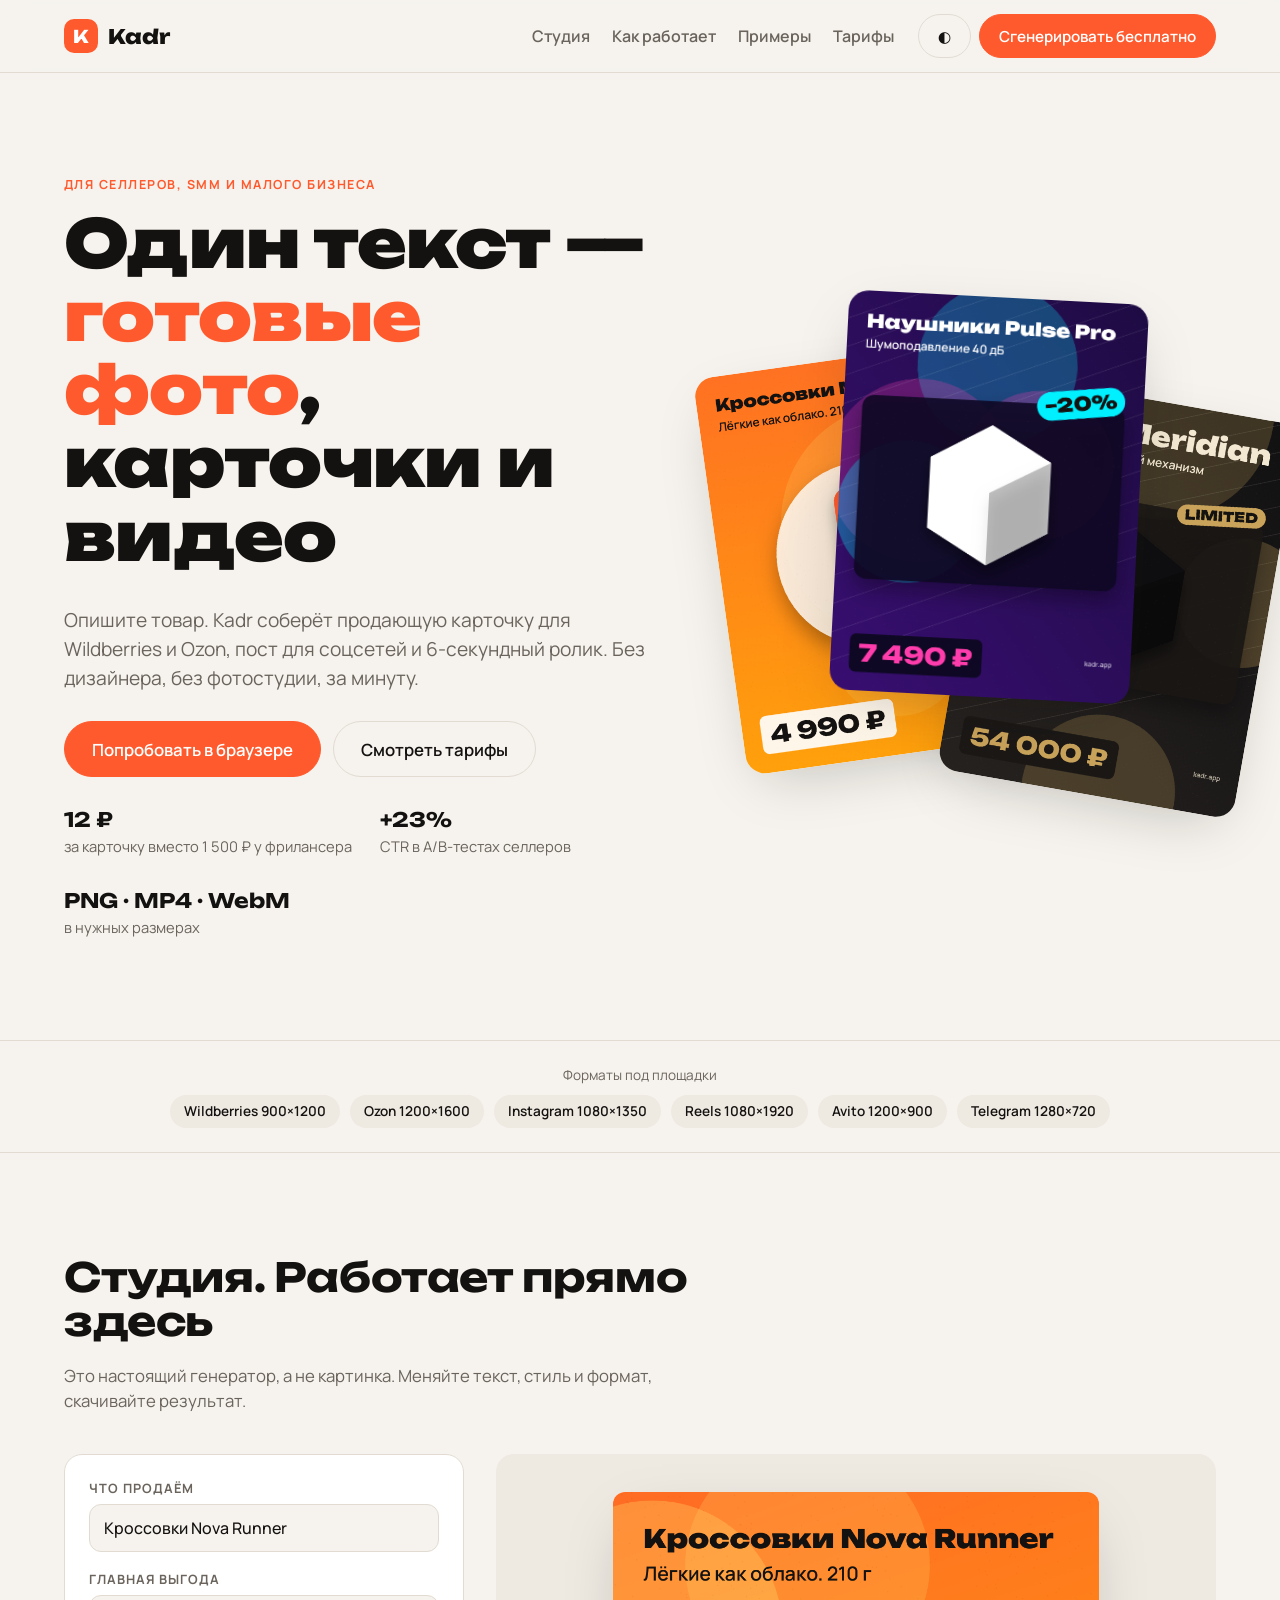
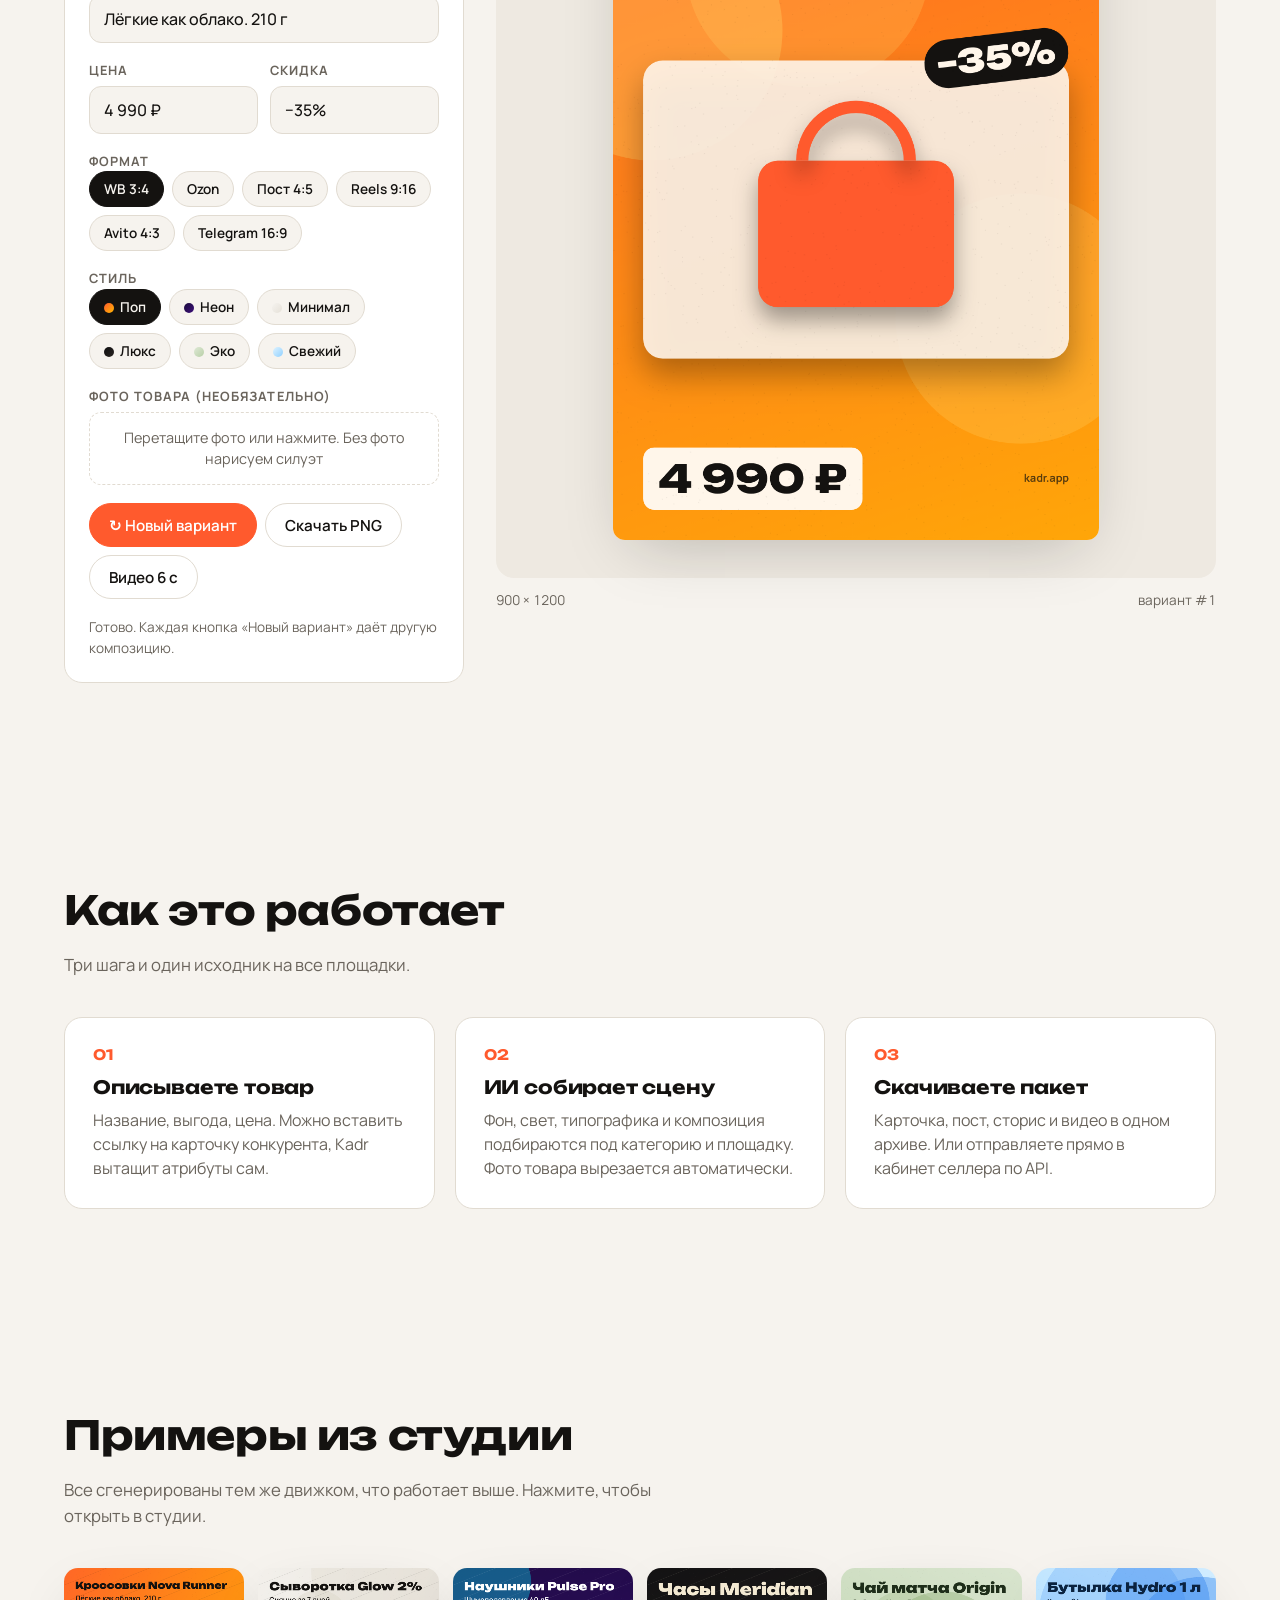
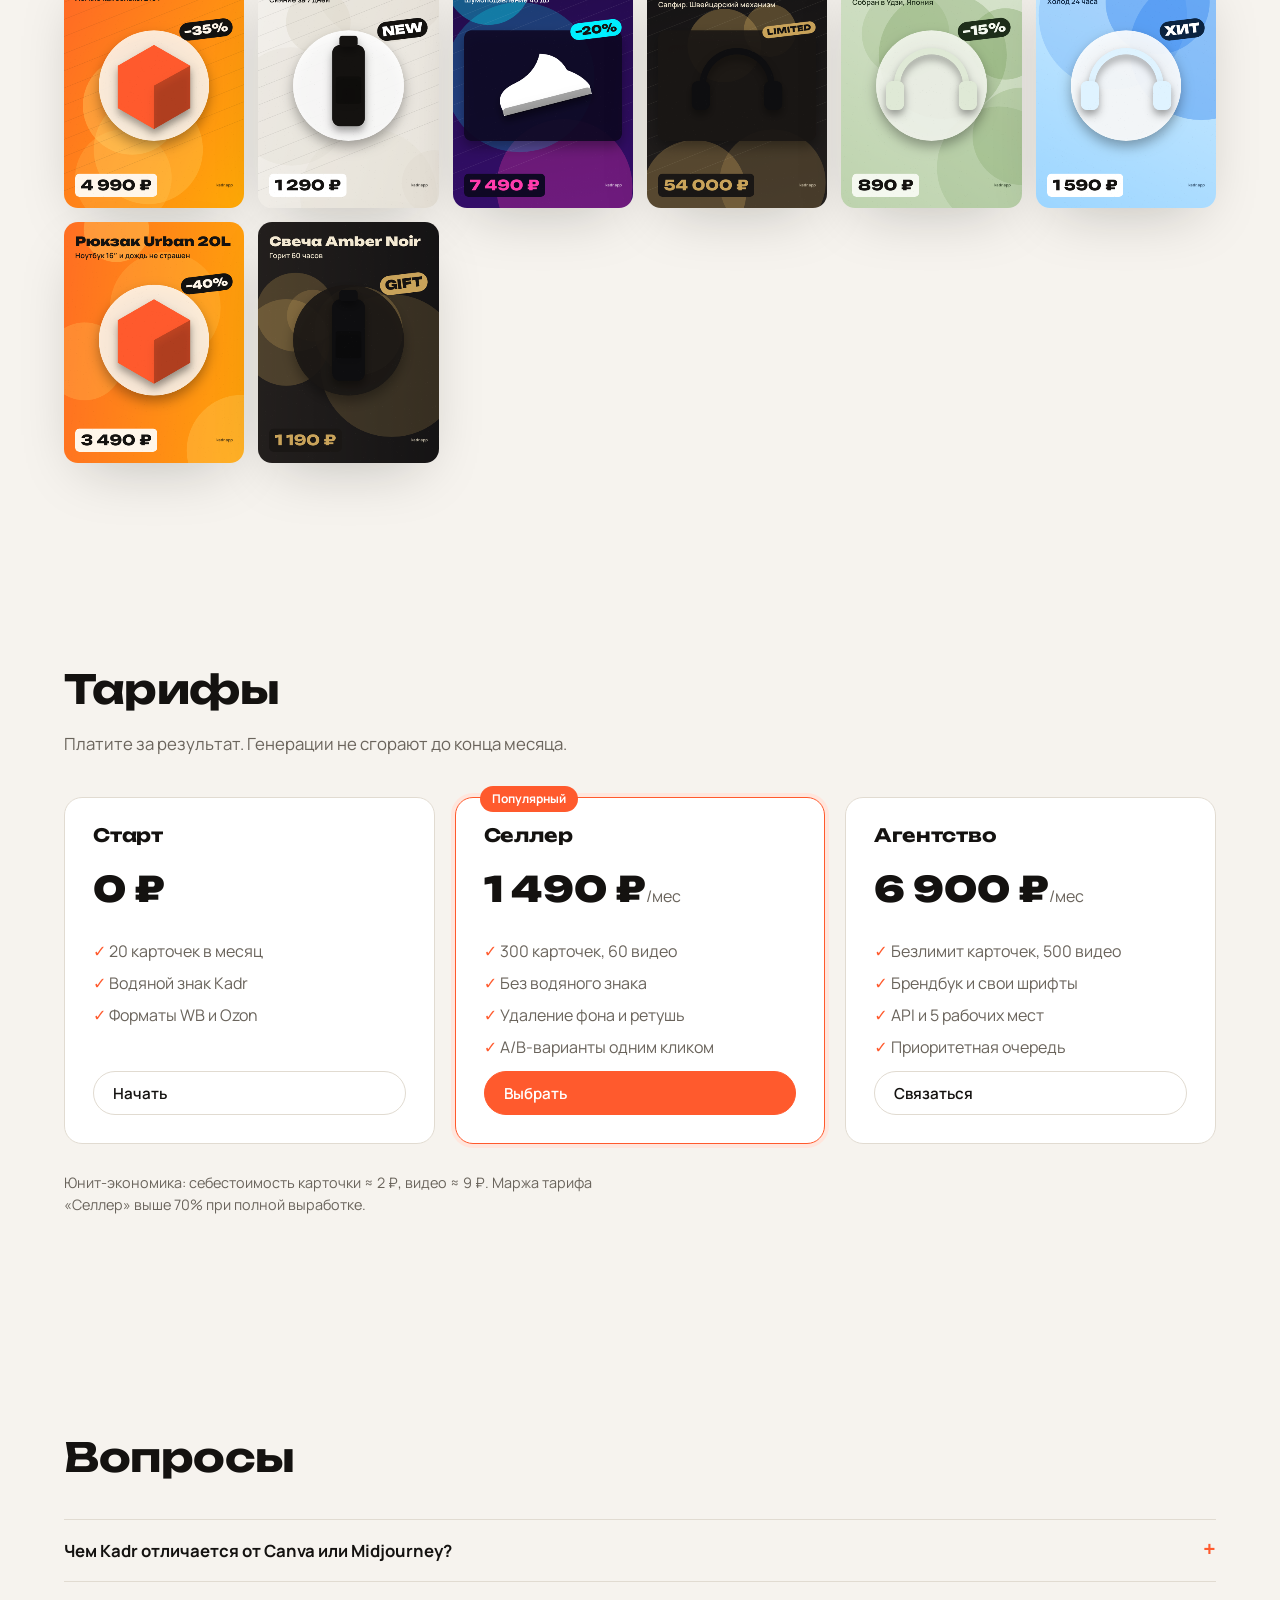
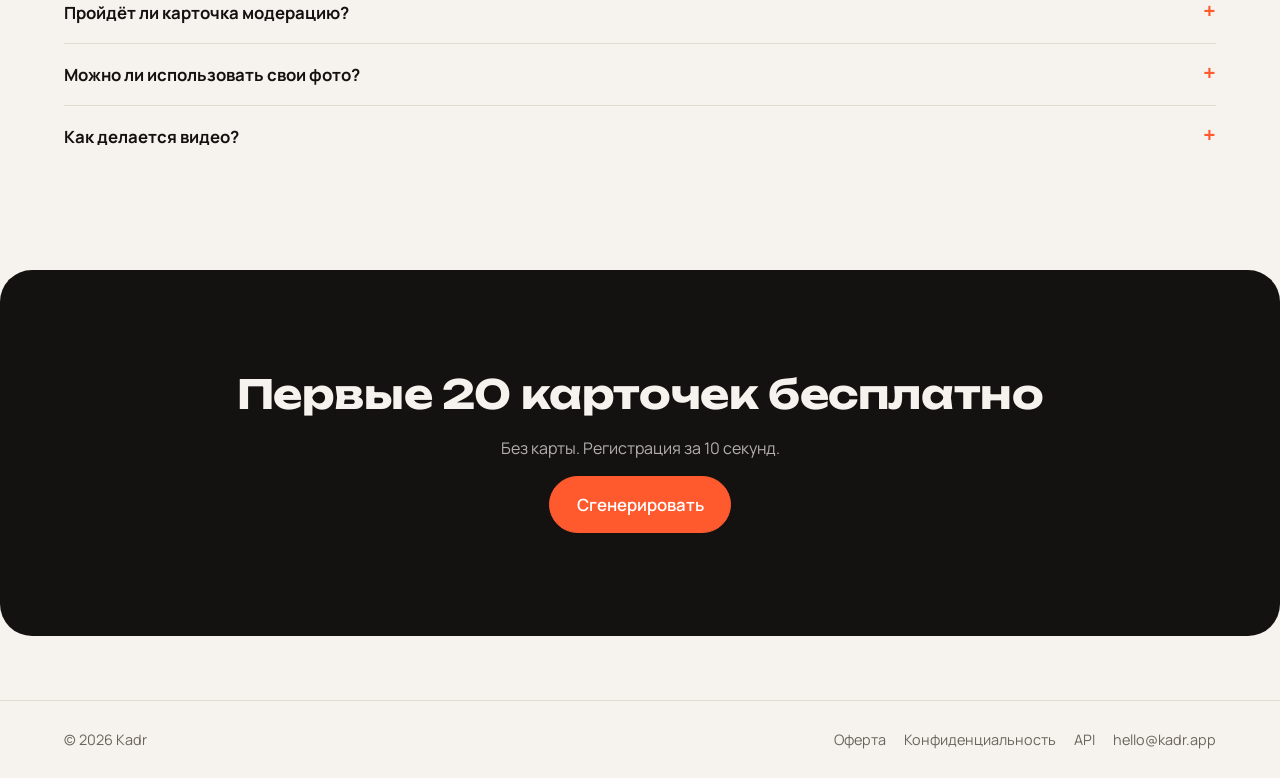
==== site/index.html @ df8b2b90 "Add Kadr: landing and in-browser generator for product cards, posts and short videos Static site in " ====
<!doctype html>
<html lang="ru">
<head>
<meta charset="utf-8">
<meta name="viewport" content="width=device-width, initial-scale=1">
<title>Kadr — фото, карточки и видео для продаж за минуту</title>
<meta name="description" content="Kadr генерирует продающие фото, карточки для маркетплейсов и короткие видео из одного описания товара. Попробуйте генератор прямо в браузере.">
<link rel="preconnect" href="https://fonts.googleapis.com">
<link href="https://fonts.googleapis.com/css2?family=Manrope:wght@400;500;600;700;800&family=Unbounded:wght@500;700;900&display=swap" rel="stylesheet">
<link rel="stylesheet" href="styles.css">
<link rel="icon" href="data:image/svg+xml,<svg xmlns='http://www.w3.org/2000/svg' viewBox='0 0 32 32'><rect width='32' height='32' rx='8' fill='%23ff5a2d'/><path d='M9 7h4v8l7-8h5l-8 9 8 9h-5l-7-8v8H9z' fill='white'/></svg>">
</head>
<body>

<header class="nav">
  <a class="logo" href="#"><span class="logo-mark">K</span>Kadr</a>
  <nav class="nav-links">
    <a href="#studio">Студия</a>
    <a href="#how">Как работает</a>
    <a href="#gallery">Примеры</a>
    <a href="#pricing">Тарифы</a>
  </nav>
  <div class="nav-cta">
    <button class="btn btn-ghost" data-theme-toggle aria-label="Переключить тему">◐</button>
    <a class="btn btn-primary" href="#studio">Сгенерировать бесплатно</a>
  </div>
</header>

<main>
<section class="hero">
  <div class="hero-copy">
    <p class="eyebrow">Для селлеров, SMM и малого бизнеса</p>
    <h1>Один текст — <span class="accent">готовые фото</span>, карточки и видео</h1>
    <p class="lead">Опишите товар. Kadr соберёт продающую карточку для Wildberries и Ozon, пост для соцсетей и 6-секундный ролик. Без дизайнера, без фотостудии, за минуту.</p>
    <div class="hero-actions">
      <a class="btn btn-primary btn-lg" href="#studio">Попробовать в браузере</a>
      <a class="btn btn-ghost btn-lg" href="#pricing">Смотреть тарифы</a>
    </div>
    <ul class="hero-proof">
      <li><strong>12 ₽</strong> за карточку вместо 1 500 ₽ у фрилансера</li>
      <li><strong>+23%</strong> CTR в A/B-тестах селлеров</li>
      <li><strong>PNG · MP4 · WebM</strong> в нужных размерах</li>
    </ul>
  </div>
  <div class="hero-visual" aria-hidden="true">
    <div class="stack">
      <canvas class="stack-card c1" width="540" height="720"></canvas>
      <canvas class="stack-card c2" width="540" height="720"></canvas>
      <canvas class="stack-card c3" width="540" height="720"></canvas>
    </div>
  </div>
</section>

<section class="logos">
  <p>Форматы под площадки</p>
  <div class="logos-row">
    <span>Wildberries 900×1200</span><span>Ozon 1200×1600</span><span>Instagram 1080×1350</span><span>Reels 1080×1920</span><span>Avito 1200×900</span><span>Telegram 1280×720</span>
  </div>
</section>

<section id="studio" class="studio">
  <div class="section-head">
    <h2>Студия. Работает прямо здесь</h2>
    <p>Это настоящий генератор, а не картинка. Меняйте текст, стиль и формат, скачивайте результат.</p>
  </div>

  <div class="studio-grid">
    <form class="panel" id="form" onsubmit="return false">
      <label class="field">
        <span>Что продаём</span>
        <input id="title" type="text" maxlength="48" value="Кроссовки Nova Runner" autocomplete="off">
      </label>
      <label class="field">
        <span>Главная выгода</span>
        <input id="hook" type="text" maxlength="64" value="Лёгкие как облако. 210 г" autocomplete="off">
      </label>
      <div class="field-row">
        <label class="field">
          <span>Цена</span>
          <input id="price" type="text" maxlength="12" value="4 990 ₽">
        </label>
        <label class="field">
          <span>Скидка</span>
          <input id="badge" type="text" maxlength="10" value="−35%">
        </label>
      </div>

      <fieldset class="field">
        <legend>Формат</legend>
        <div class="chips" id="formats"></div>
      </fieldset>

      <fieldset class="field">
        <legend>Стиль</legend>
        <div class="chips" id="styles"></div>
      </fieldset>

      <div class="field">
        <span>Фото товара (необязательно)</span>
        <label class="dropzone" id="drop">
          <input id="file" type="file" accept="image/*" hidden>
          <span id="drop-text">Перетащите фото или нажмите. Без фото нарисуем силуэт</span>
        </label>
      </div>

      <div class="panel-actions">
        <button class="btn btn-primary" id="regen" type="button">↻ Новый вариант</button>
        <button class="btn btn-ghost" id="dl-png" type="button">Скачать PNG</button>
        <button class="btn btn-ghost" id="dl-video" type="button">Видео 6 с</button>
      </div>
      <p class="hint" id="status">Готово. Каждая кнопка «Новый вариант» даёт другую композицию.</p>
    </form>

    <div class="preview">
      <div class="preview-frame" id="frame">
        <canvas id="out" width="900" height="1200"></canvas>
      </div>
      <div class="preview-meta">
        <span id="meta-size">900 × 1200</span>
        <span id="meta-seed">вариант #1</span>
      </div>
    </div>
  </div>
</section>

<section id="how" class="how">
  <div class="section-head">
    <h2>Как это работает</h2>
    <p>Три шага и один исходник на все площадки.</p>
  </div>
  <ol class="steps">
    <li><span class="step-n">01</span><h3>Описываете товар</h3><p>Название, выгода, цена. Можно вставить ссылку на карточку конкурента, Kadr вытащит атрибуты сам.</p></li>
    <li><span class="step-n">02</span><h3>ИИ собирает сцену</h3><p>Фон, свет, типографика и композиция подбираются под категорию и площадку. Фото товара вырезается автоматически.</p></li>
    <li><span class="step-n">03</span><h3>Скачиваете пакет</h3><p>Карточка, пост, сторис и видео в одном архиве. Или отправляете прямо в кабинет селлера по API.</p></li>
  </ol>
</section>

<section id="gallery" class="gallery">
  <div class="section-head">
    <h2>Примеры из студии</h2>
    <p>Все сгенерированы тем же движком, что работает выше. Нажмите, чтобы открыть в студии.</p>
  </div>
  <div class="gallery-grid" id="gallery-grid"></div>
</section>

<section id="pricing" class="pricing">
  <div class="section-head">
    <h2>Тарифы</h2>
    <p>Платите за результат. Генерации не сгорают до конца месяца.</p>
  </div>
  <div class="plans">
    <article class="plan">
      <h3>Старт</h3>
      <p class="price"><strong>0 ₽</strong></p>
      <ul>
        <li>20 карточек в месяц</li>
        <li>Водяной знак Kadr</li>
        <li>Форматы WB и Ozon</li>
      </ul>
      <a class="btn btn-ghost" href="#studio">Начать</a>
    </article>
    <article class="plan plan-hot">
      <span class="plan-tag">Популярный</span>
      <h3>Селлер</h3>
      <p class="price"><strong>1 490 ₽</strong><span>/мес</span></p>
      <ul>
        <li>300 карточек, 60 видео</li>
        <li>Без водяного знака</li>
        <li>Удаление фона и ретушь</li>
        <li>A/B-варианты одним кликом</li>
      </ul>
      <a class="btn btn-primary" href="#studio">Выбрать</a>
    </article>
    <article class="plan">
      <h3>Агентство</h3>
      <p class="price"><strong>6 900 ₽</strong><span>/мес</span></p>
      <ul>
        <li>Безлимит карточек, 500 видео</li>
        <li>Брендбук и свои шрифты</li>
        <li>API и 5 рабочих мест</li>
        <li>Приоритетная очередь</li>
      </ul>
      <a class="btn btn-ghost" href="#studio">Связаться</a>
    </article>
  </div>
  <p class="pricing-note">Юнит-экономика: себестоимость карточки ≈ 2 ₽, видео ≈ 9 ₽. Маржа тарифа «Селлер» выше 70% при полной выработке.</p>
</section>

<section class="faq">
  <div class="section-head"><h2>Вопросы</h2></div>
  <details><summary>Чем Kadr отличается от Canva или Midjourney?</summary><p>Canva требует собирать макет руками, Midjourney не знает требований площадок. Kadr заточен под карточки товаров: знает размеры, безопасные зоны, типографику и правила модерации WB и Ozon.</p></details>
  <details><summary>Пройдёт ли карточка модерацию?</summary><p>Шаблоны учитывают запрет на обрезку текста, мелкий кегль и чужие логотипы. Перед экспортом Kadr показывает чеклист.</p></details>
  <details><summary>Можно ли использовать свои фото?</summary><p>Да. Загрузите фото, фон удалится автоматически, товар впишется в сцену с правильным светом.</p></details>
  <details><summary>Как делается видео?</summary><p>Из карточки собирается 6-секундная анимация с появлением текста и движением камеры. Экспорт в MP4 и WebM для Reels, Shorts и видеообложек WB.</p></details>
</section>

<section class="cta">
  <h2>Первые 20 карточек бесплатно</h2>
  <p>Без карты. Регистрация за 10 секунд.</p>
  <a class="btn btn-primary btn-lg" href="#studio">Сгенерировать</a>
</section>
</main>

<footer class="footer">
  <span>© 2026 Kadr</span>
  <nav><a href="#">Оферта</a><a href="#">Конфиденциальность</a><a href="#">API</a><a href="mailto:hello@kadr.app">hello@kadr.app</a></nav>
</footer>

<script src="app.js"></script>
</body>
</html>
---- site/styles.css ----
:root{
  --bg:#f6f3ee;--surface:#ffffff;--surface-2:#eee9e1;--text:#141210;--muted:#6a645c;--line:#e1dbd1;
  --accent:#ff5a2d;--accent-ink:#fff;--accent-soft:#ffe6dd;
  --radius:18px;--shadow:0 20px 60px -20px rgba(20,18,16,.25);
  --font:"Manrope",system-ui,sans-serif;--display:"Unbounded","Manrope",sans-serif;
}
@media (prefers-color-scheme:dark){:root:not([data-theme="light"]){
  --bg:#0f0e0d;--surface:#1a1816;--surface-2:#242120;--text:#f3efe8;--muted:#a39c92;--line:#2e2a27;--accent-soft:#3a1d14;--shadow:0 20px 60px -20px rgba(0,0,0,.7);
}}
:root[data-theme="dark"]{--bg:#0f0e0d;--surface:#1a1816;--surface-2:#242120;--text:#f3efe8;--muted:#a39c92;--line:#2e2a27;--accent-soft:#3a1d14;--shadow:0 20px 60px -20px rgba(0,0,0,.7)}

*{box-sizing:border-box}html{scroll-behavior:smooth}
body{margin:0;overflow-x:hidden;background:var(--bg);color:var(--text);font-family:var(--font);line-height:1.5;-webkit-font-smoothing:antialiased}
h1,h2,h3{font-family:var(--display);line-height:1.1;margin:0 0 .5em;letter-spacing:-.01em}
h1{font-size:clamp(2.1rem,5.2vw,4.2rem);font-weight:900}
h2{font-size:clamp(1.6rem,3.2vw,2.5rem);font-weight:700}
h3{font-size:1.15rem;font-weight:700}
p{margin:0 0 1em}a{color:inherit}
main>section,.nav,.footer{padding-inline:clamp(16px,5vw,72px)}
main>section{padding-block:clamp(56px,8vw,112px);max-width:1280px;margin-inline:auto}

.btn{display:inline-flex;align-items:center;gap:.4em;padding:.7em 1.25em;border-radius:999px;border:1px solid var(--line);background:var(--surface);color:var(--text);font:600 .95rem var(--font);text-decoration:none;cursor:pointer;transition:transform .15s,box-shadow .15s,background .15s}
.btn:hover{transform:translateY(-1px);box-shadow:var(--shadow)}
.btn-primary{background:var(--accent);color:var(--accent-ink);border-color:var(--accent)}
.btn-ghost{background:transparent}
.btn-lg{padding:.95em 1.6em;font-size:1.05rem}
.btn[disabled]{opacity:.5;pointer-events:none}

.nav{position:sticky;top:0;z-index:20;display:flex;align-items:center;gap:24px;padding-block:14px;background:color-mix(in srgb,var(--bg) 82%,transparent);backdrop-filter:blur(14px);border-bottom:1px solid var(--line)}
.logo{display:flex;align-items:center;gap:10px;font:800 1.25rem var(--display);text-decoration:none}
.logo-mark{display:grid;place-items:center;width:34px;height:34px;border-radius:10px;background:var(--accent);color:#fff;font-size:1.1rem}
.nav-links{display:flex;gap:22px;margin-left:auto;font-weight:600;color:var(--muted)}
.nav-links a{text-decoration:none}.nav-links a:hover{color:var(--text)}
.nav-cta{display:flex;gap:8px}
@media(max-width:820px){.nav-links{display:none}}

.hero{display:grid;grid-template-columns:1.1fr .9fr;gap:48px;align-items:center}
.eyebrow{font-weight:700;color:var(--accent);text-transform:uppercase;letter-spacing:.12em;font-size:.78rem}
.accent{color:var(--accent)}
.lead{font-size:1.2rem;color:var(--muted);max-width:52ch}
.hero-actions{display:flex;gap:12px;flex-wrap:wrap;margin:28px 0}
.hero-proof{list-style:none;padding:0;margin:0;display:flex;gap:28px;flex-wrap:wrap;color:var(--muted);font-size:.92rem}
.hero-proof strong{display:block;color:var(--text);font-size:1.25rem;font-family:var(--display)}
.stack{position:relative;height:560px}
.stack-card{position:absolute;width:300px;height:400px;border-radius:20px;box-shadow:var(--shadow);transition:transform .6s cubic-bezier(.2,.8,.2,1)}
.c1{left:0;top:80px;transform:rotate(-8deg)}.c2{left:120px;top:20px;transform:rotate(3deg);z-index:2}.c3{left:250px;top:120px;transform:rotate(10deg)}
.stack:hover .c1{transform:rotate(-12deg) translateX(-20px)}.stack:hover .c3{transform:rotate(14deg) translateX(20px)}
@media(max-width:960px){.hero{grid-template-columns:1fr}.stack{height:460px;max-width:520px;margin:auto}.c3{left:auto;right:0}}
@media(max-width:560px){.stack{height:380px}.stack-card{width:200px;height:267px}.c1{top:60px}.c2{left:50%;margin-left:-100px}.c3{top:90px}}
@media(max-width:560px){.gallery-grid{grid-template-columns:repeat(2,1fr)}}

.logos{padding-block:24px!important;border-block:1px solid var(--line);text-align:center}
.logos p{color:var(--muted);font-size:.85rem;margin-bottom:10px}
.logos-row{display:flex;gap:10px;flex-wrap:wrap;justify-content:center}
.logos-row span{padding:6px 14px;border-radius:999px;background:var(--surface-2);font-weight:600;font-size:.85rem}

.section-head{max-width:640px;margin-bottom:40px}.section-head p{color:var(--muted);font-size:1.05rem}

.studio-grid{display:grid;grid-template-columns:400px 1fr;gap:32px;align-items:start}
@media(max-width:960px){.studio-grid{grid-template-columns:1fr}}
.panel{background:var(--surface);border:1px solid var(--line);border-radius:var(--radius);padding:24px;display:grid;gap:18px;position:sticky;top:84px}
@media(max-width:960px){.panel{position:static}}
.field{display:grid;gap:6px;border:0;padding:0;margin:0;min-width:0}
.field>span,.field legend{font-size:.8rem;font-weight:700;color:var(--muted);text-transform:uppercase;letter-spacing:.08em;padding:0}
.field input[type=text]{width:100%;padding:12px 14px;border-radius:12px;border:1px solid var(--line);background:var(--bg);color:var(--text);font:500 1rem var(--font)}
.field input:focus{outline:2px solid var(--accent);outline-offset:1px;border-color:transparent}
.field-row{display:grid;grid-template-columns:1fr 1fr;gap:12px}
.chips{display:flex;gap:8px;flex-wrap:wrap}
.chip{padding:8px 14px;border-radius:999px;border:1px solid var(--line);background:var(--bg);cursor:pointer;font:600 .85rem var(--font);color:var(--text)}
.chip[aria-pressed=true]{background:var(--text);color:var(--bg);border-color:var(--text)}
.chip .sw{display:inline-block;width:10px;height:10px;border-radius:50%;margin-right:6px;vertical-align:-1px}
.dropzone{display:grid;place-items:center;min-height:72px;padding:14px;border:1.5px dashed var(--line);border-radius:12px;color:var(--muted);font-size:.9rem;text-align:center;cursor:pointer;transition:border-color .15s,background .15s}
.dropzone.over,.dropzone:hover{border-color:var(--accent);background:var(--accent-soft)}
.panel-actions{display:flex;gap:8px;flex-wrap:wrap}
.hint{font-size:.85rem;color:var(--muted);margin:0}

.preview{display:grid;gap:12px}
.preview-frame{background:var(--surface-2);border-radius:var(--radius);padding:clamp(12px,3vw,40px);display:grid;place-items:center;min-height:420px}
.preview-frame canvas{max-width:100%;max-height:72vh;height:auto;width:auto;border-radius:12px;box-shadow:var(--shadow);background:#fff}
.preview-meta{display:flex;justify-content:space-between;color:var(--muted);font-size:.85rem;font-variant-numeric:tabular-nums}

.steps{list-style:none;padding:0;margin:0;display:grid;grid-template-columns:repeat(3,1fr);gap:20px;counter-reset:s}
.steps li{background:var(--surface);border:1px solid var(--line);border-radius:var(--radius);padding:28px}
.step-n{font:700 .9rem var(--display);color:var(--accent);display:block;margin-bottom:14px}
.steps p{color:var(--muted);margin:0}
@media(max-width:820px){.steps{grid-template-columns:1fr}}

.gallery-grid{display:grid;grid-template-columns:repeat(auto-fill,minmax(180px,1fr));gap:14px}
.gallery-grid button{padding:0;border:0;background:none;border-radius:14px;overflow:hidden;cursor:pointer;box-shadow:var(--shadow);transition:transform .2s}
.gallery-grid button:hover{transform:translateY(-4px)}
.gallery-grid canvas{display:block;width:100%;height:auto}

.plans{display:grid;grid-template-columns:repeat(3,1fr);gap:20px;align-items:stretch}
@media(max-width:820px){.plans{grid-template-columns:1fr}}
.plan{position:relative;background:var(--surface);border:1px solid var(--line);border-radius:var(--radius);padding:28px;display:flex;flex-direction:column;gap:12px}
.plan-hot{border-color:var(--accent);box-shadow:0 0 0 4px var(--accent-soft)}
.plan-tag{position:absolute;top:-12px;left:24px;background:var(--accent);color:#fff;font-size:.75rem;font-weight:700;padding:4px 12px;border-radius:999px}
.price strong{font:900 2.2rem var(--display)}.price span{color:var(--muted)}
.plan ul{list-style:none;padding:0;margin:0 0 auto;display:grid;gap:8px;color:var(--muted)}
.plan ul li::before{content:"✓  ";color:var(--accent);font-weight:800}
.pricing-note{margin-top:28px;color:var(--muted);font-size:.9rem;max-width:60ch}

.faq details{border-top:1px solid var(--line);padding:18px 0}
.faq summary{cursor:pointer;font-weight:700;font-size:1.05rem;list-style:none;display:flex;justify-content:space-between}
.faq summary::after{content:"+";color:var(--accent);font-size:1.4rem;line-height:1}
.faq details[open] summary::after{content:"–"}
.faq p{color:var(--muted);margin:12px 0 0;max-width:70ch}

.cta{text-align:center;background:var(--text);color:var(--bg);border-radius:32px;margin-block:0 64px!important}
.cta p{opacity:.7}

.footer{display:flex;justify-content:space-between;flex-wrap:wrap;gap:12px;padding-block:28px;border-top:1px solid var(--line);color:var(--muted);font-size:.9rem}
.footer nav{display:flex;gap:18px}.footer a{text-decoration:none}
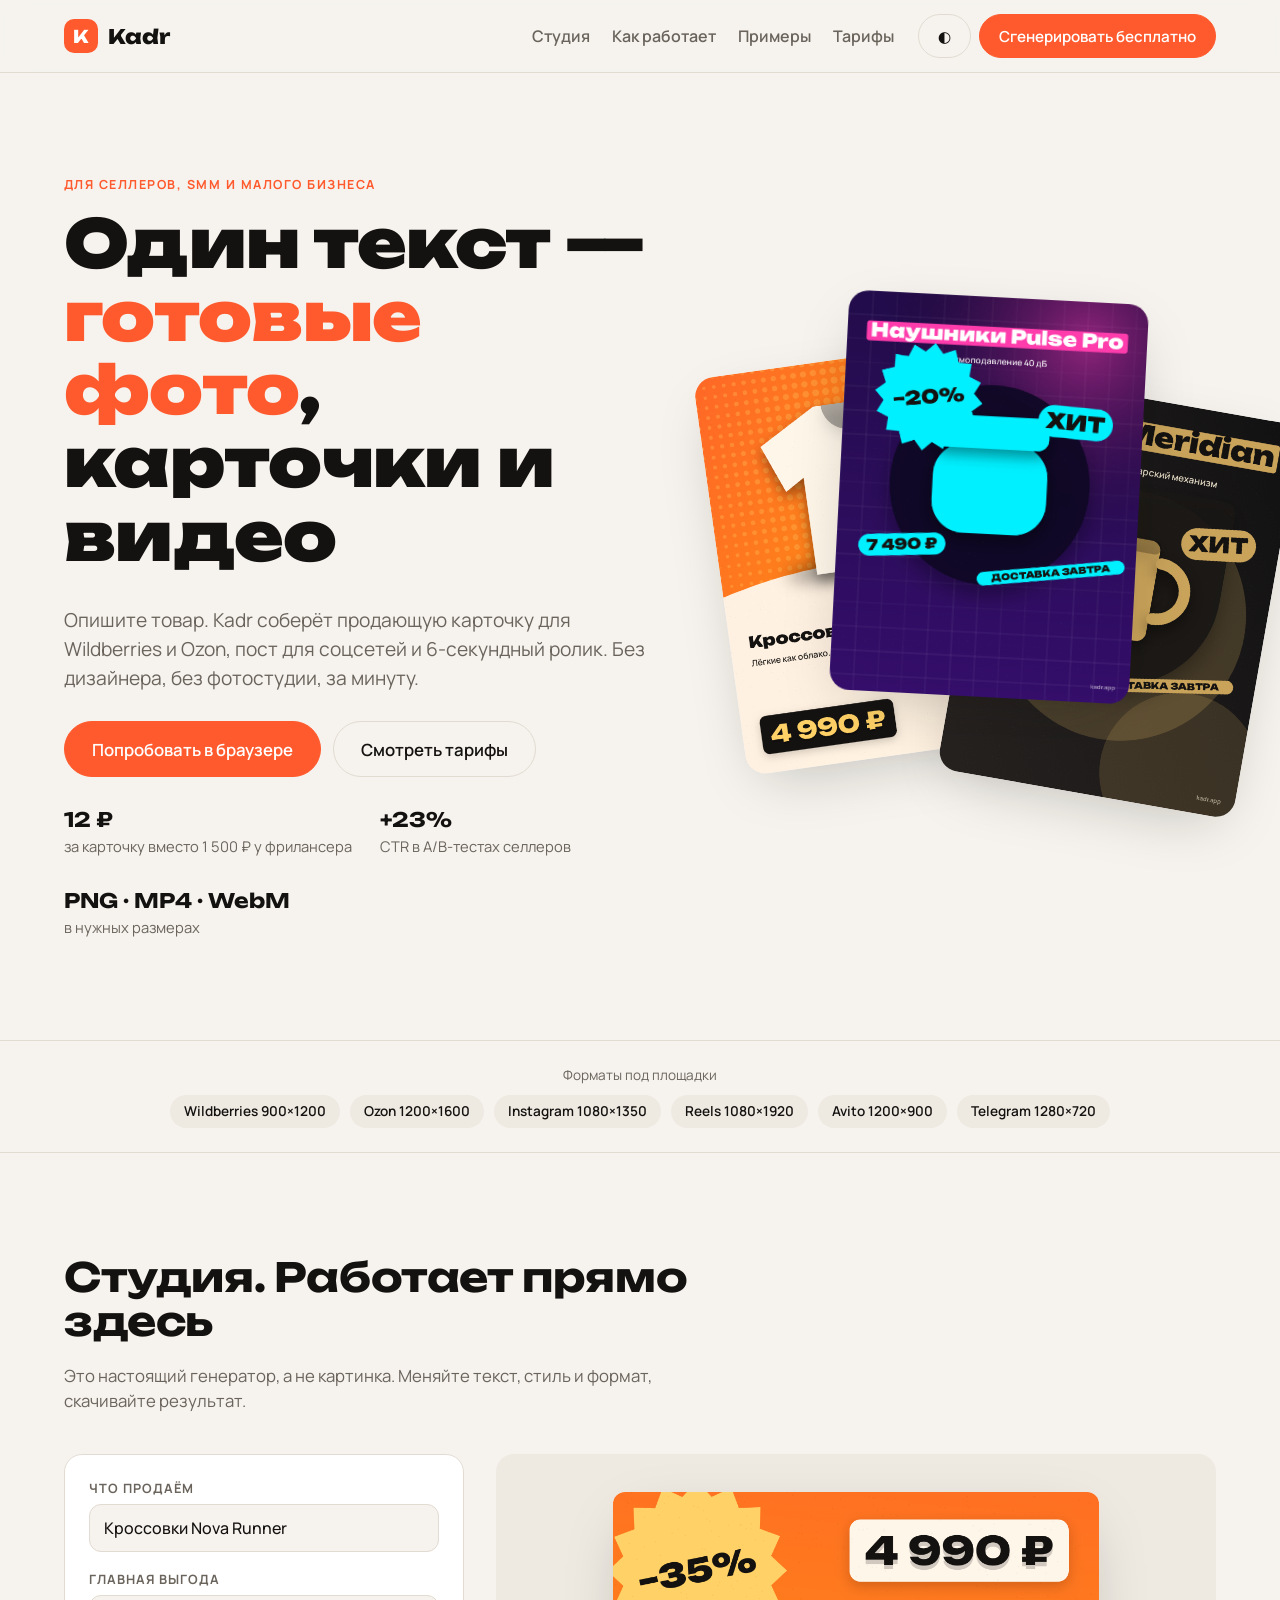
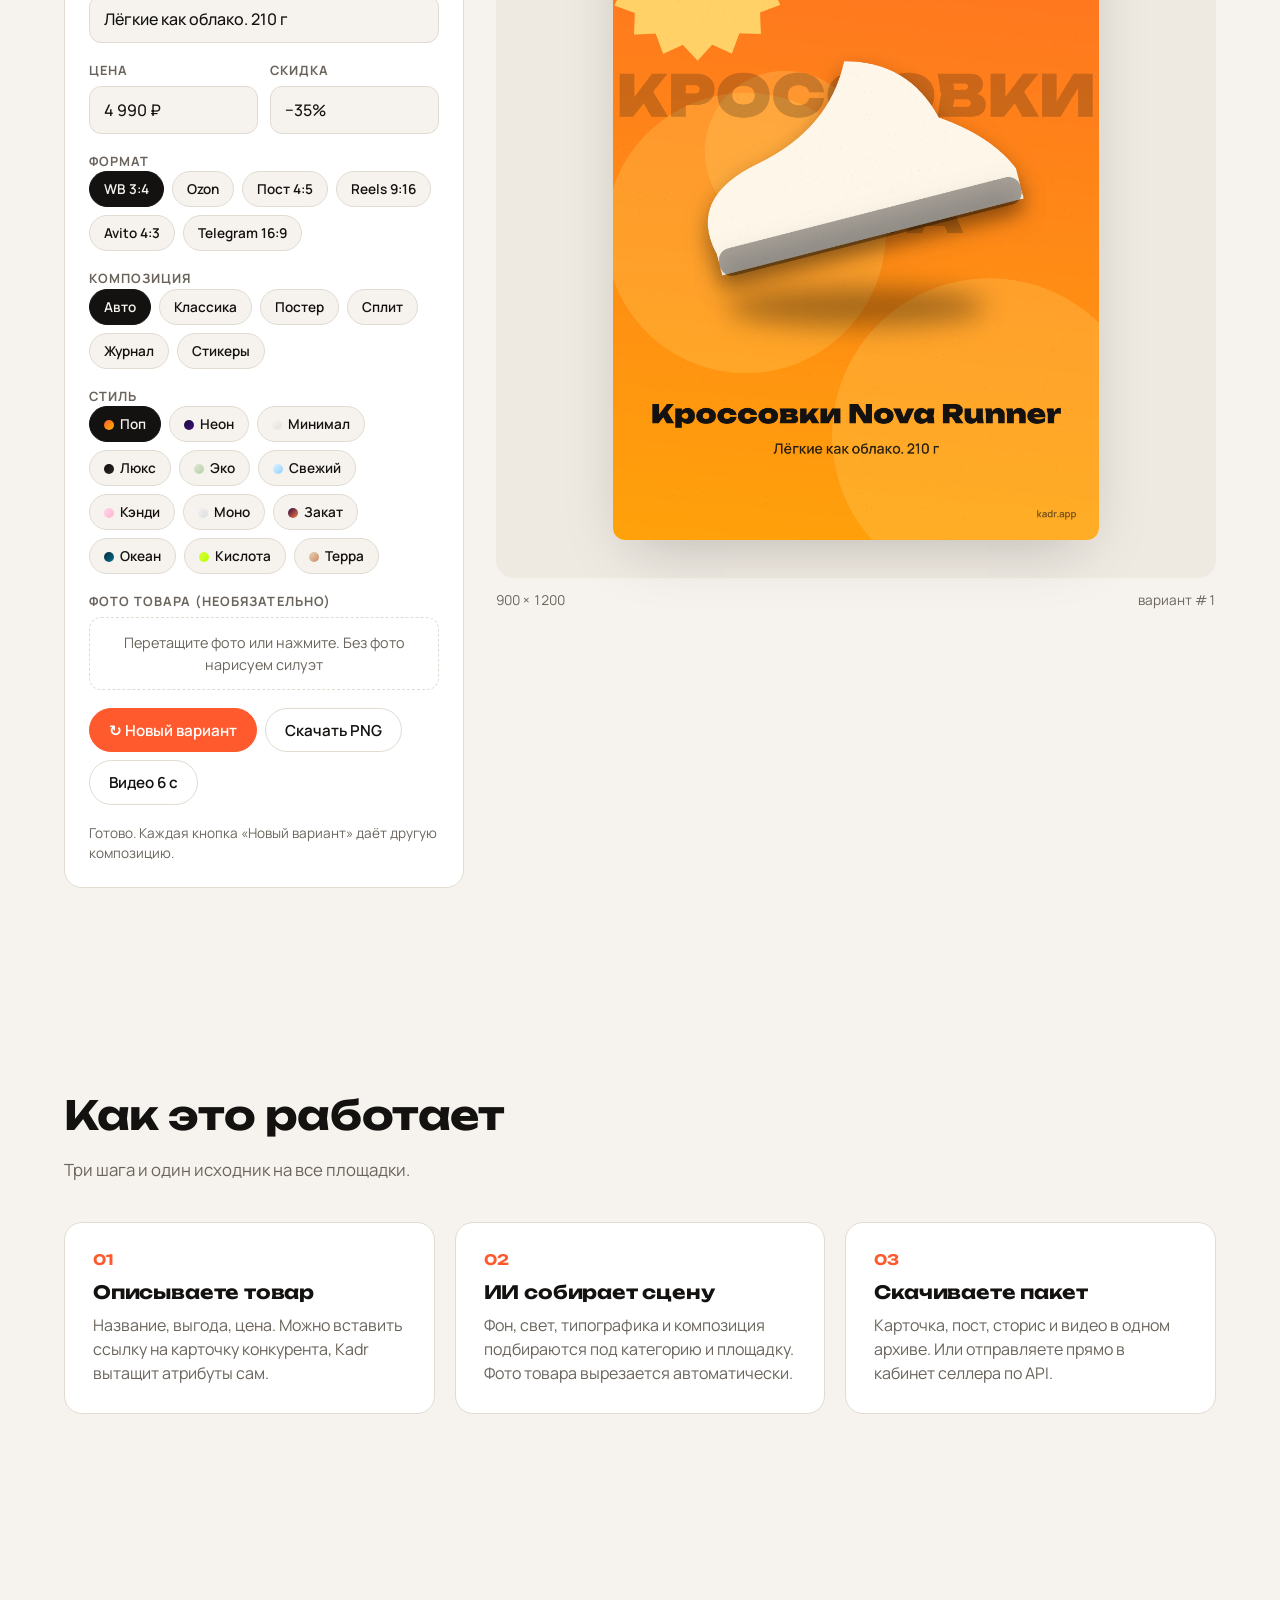
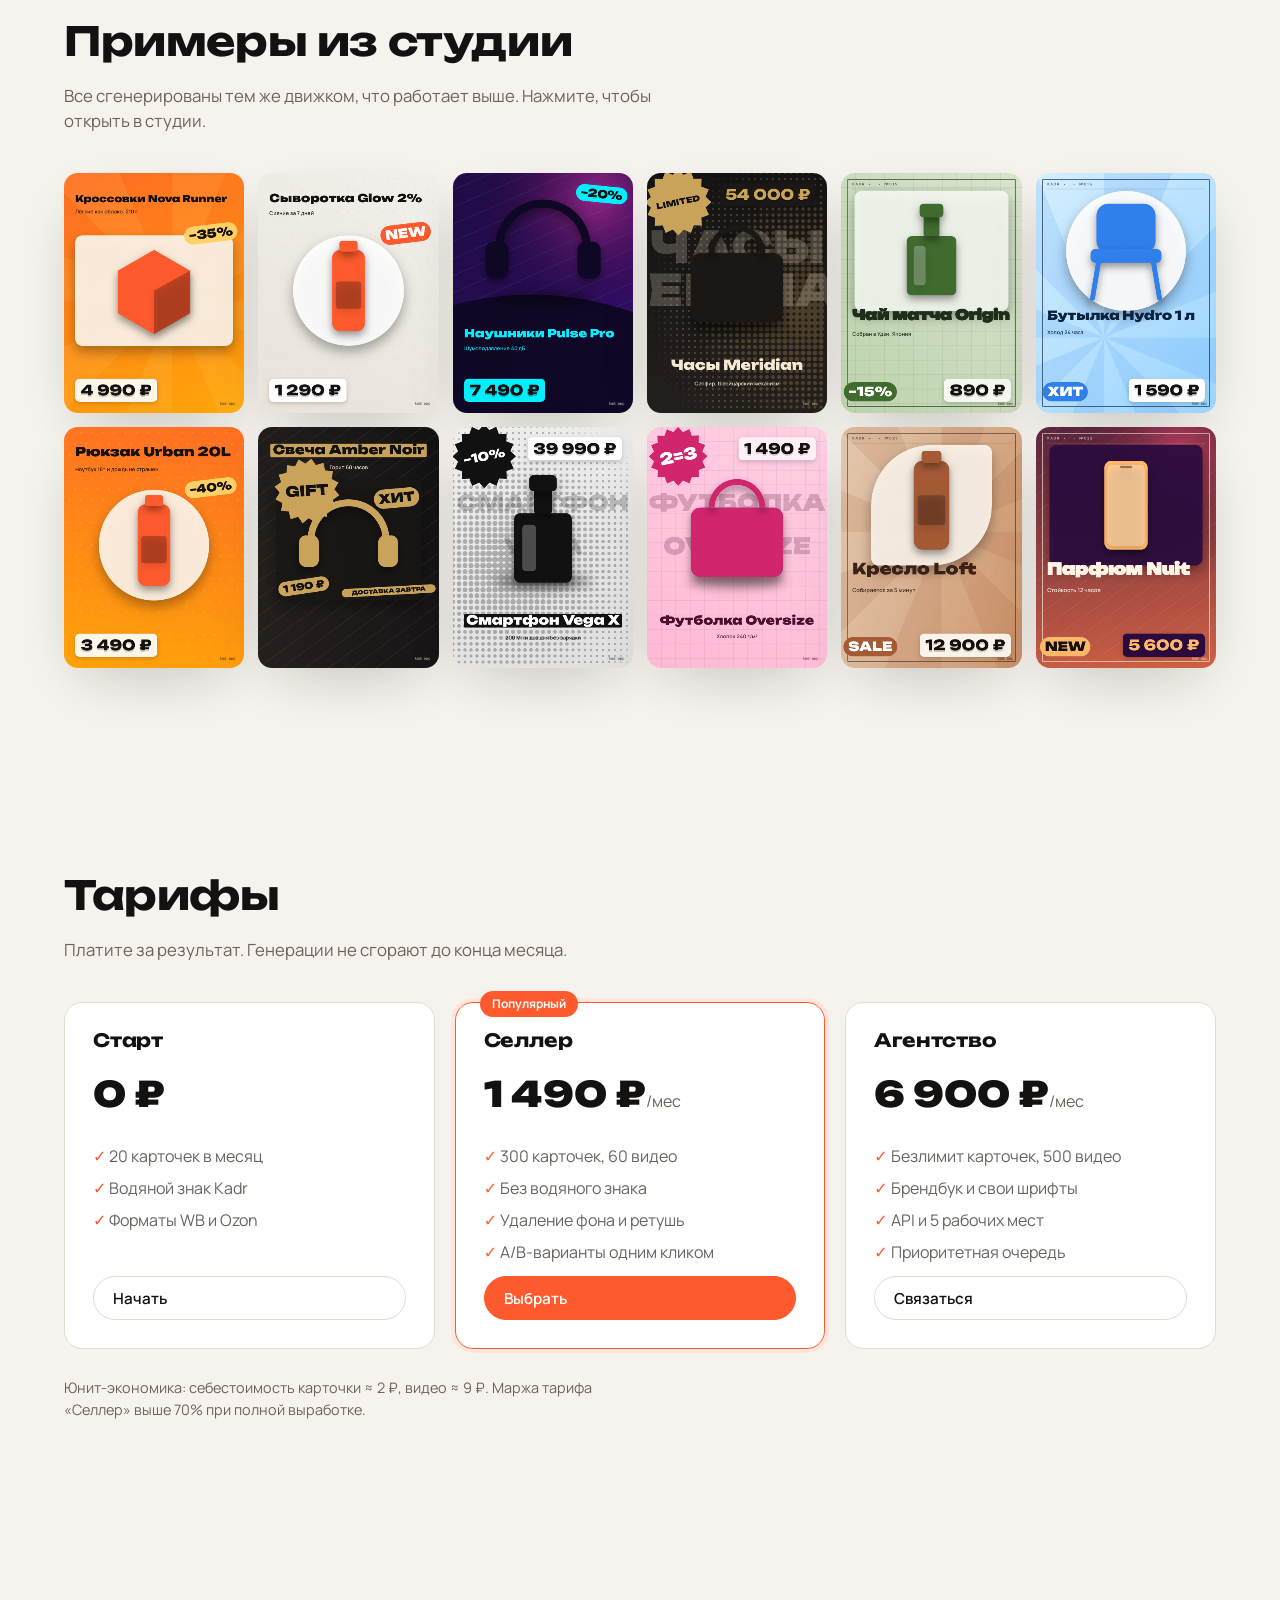
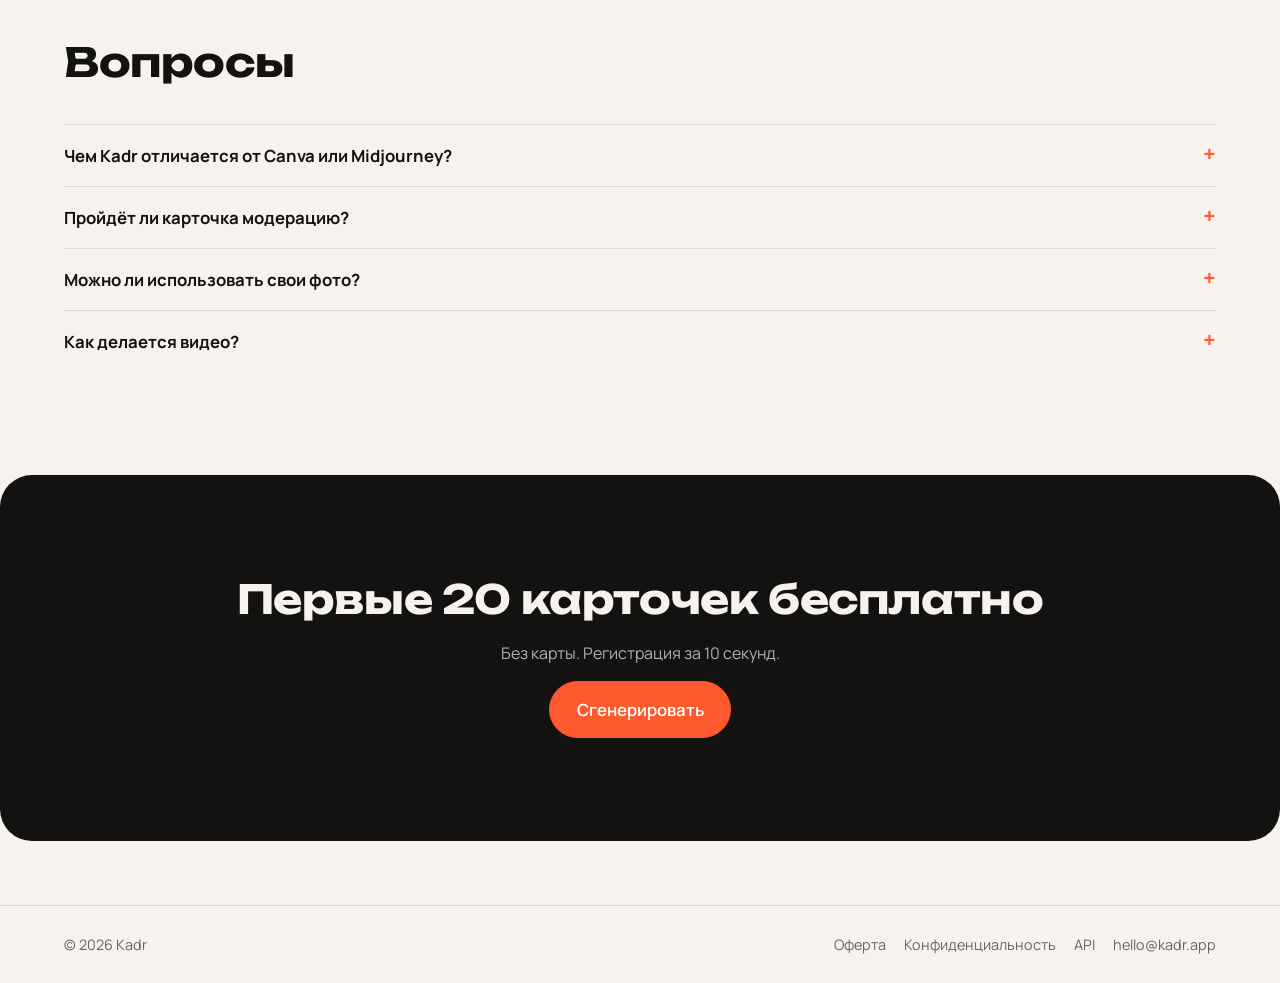
==== commit bbe0bbe2: "Expand Kadr generator: 5 layouts, 12 styles, 8 backdrops, 12 silhouettes, auto background cutout Co-" ====
--- a/site/index.html
+++ b/site/index.html
@@ -88,6 +88,11 @@
       <fieldset class="field">
         <legend>Формат</legend>
         <div class="chips" id="formats"></div>
+      </fieldset>
+
+      <fieldset class="field">
+        <legend>Композиция</legend>
+        <div class="chips" id="layouts"></div>
       </fieldset>
 
       <fieldset class="field">
